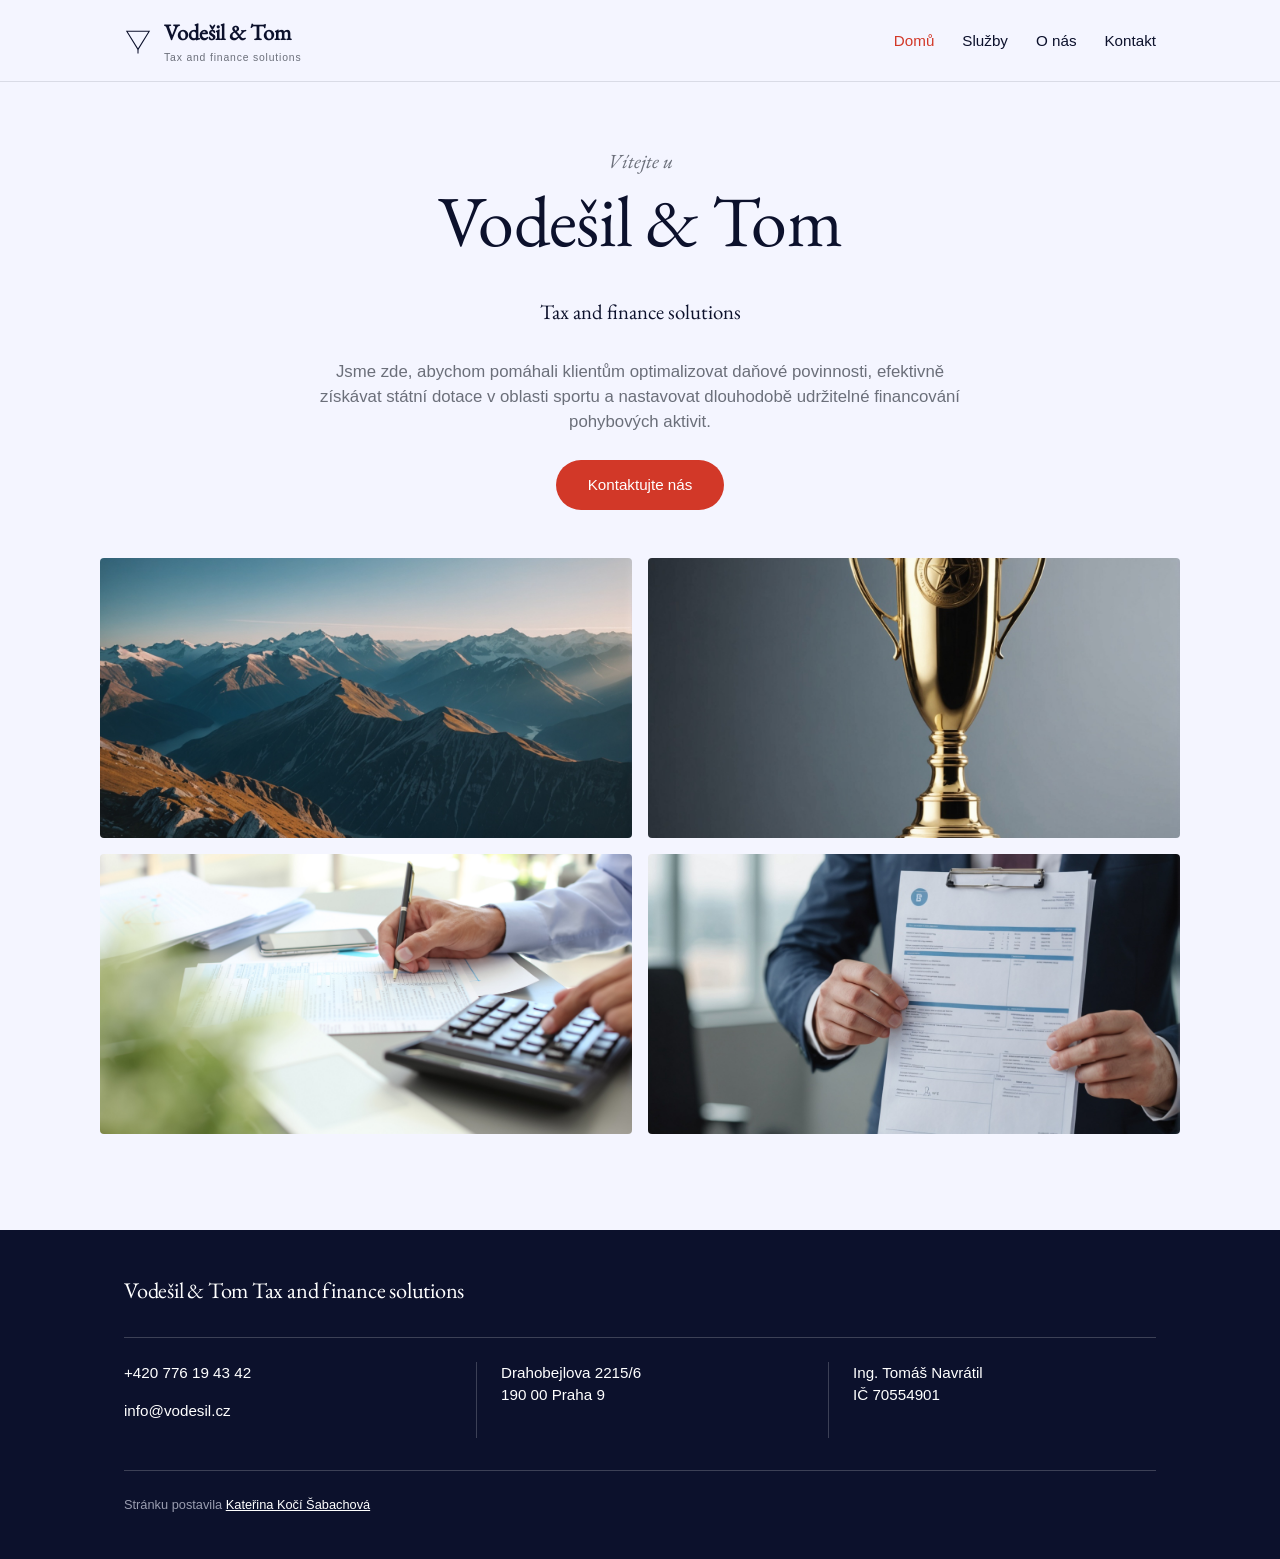
==== index.html @ 60f172e9 "Příprava migrace vodesil.cz z Wixu: scaffold, obsah a vizuál Obsah a fotky stažené z živého webu (as" ====
<!doctype html>
<html lang="cs">
<head>
  <meta charset="utf-8">
  <meta name="viewport" content="width=device-width, initial-scale=1">
  <title>Vodešil & Tom — daňové poradenství a financování sportu</title>
  <meta name="description" content="Daňové poradenství, dotace a financování sportu. Vodešil & Tom Tax and Finance Solutions.">
  <link rel="icon" href="assets/img/favicon.png">
  <link rel="stylesheet" href="css/style.css">
</head>
<body>
  <header>
    <div class="header-inner">
      <a href="index.html" class="brand">
        <svg viewBox="0 0 40 40" fill="none" xmlns="http://www.w3.org/2000/svg" aria-hidden="true">
          <path d="M4 6H36L20 32L4 6Z" stroke="currentColor" stroke-width="1.5"/>
          <line x1="20" y1="32" x2="20" y2="38" stroke="currentColor" stroke-width="1.5"/>
        </svg>
        <span class="brand-text">
          <strong>Vodešil &amp; Tom</strong>
          <span>Tax and finance solutions</span>
        </span>
      </a>
      <button class="nav-toggle" aria-label="Menu" aria-expanded="false">&#9776;</button>
      <nav>
        <ul>
          <li><a href="index.html" aria-current="page">Domů</a></li>
          <li><a href="sluzby.html">Služby</a></li>
          <li><a href="o-nas.html">O nás</a></li>
          <li><a href="kontakt.html">Kontakt</a></li>
        </ul>
      </nav>
    </div>
  </header>

  <main>
    <section class="hero wrap">
      <p class="eyebrow">Vítejte u</p>
      <h1>Vodešil &amp; Tom</h1>
      <p class="lead" style="font-family:var(--serif); font-size:1.3rem; color:var(--ink);">Tax and finance solutions</p>
      <p class="lead">Jsme zde, abychom pomáhali klientům optimalizovat daňové povinnosti, efektivně získávat státní dotace v oblasti sportu a nastavovat dlouhodobě udržitelné financování pohybových aktivit.</p>
      <a href="kontakt.html" class="btn">Kontaktujte nás</a>

      <div class="image-row">
        <img src="assets/img/hory.jpeg" alt="">
        <img src="assets/img/trofej.jpeg" alt="">
        <img src="assets/img/danove-formulare.jpg" alt="">
        <img src="assets/img/poradce-s-dokumenty.jpeg" alt="">
      </div>
    </section>
  </main>

  <footer>
    <div class="wrap">
      <h2>Vodešil &amp; Tom Tax and finance solutions</h2>
      <div class="footer-cols">
        <div>
          <p><a href="tel:+420776194342">+420 776 19 43 42</a></p>
          <p><a href="mailto:info@vodesil.cz">info@vodesil.cz</a></p>
        </div>
        <div>
          <p>Drahobejlova 2215/6<br>190 00 Praha 9</p>
        </div>
        <div>
          <p>Ing. Tomáš Navrátil<br>IČ 70554901</p>
        </div>
      </div>
      <p class="credit">Stránku postavila <a href="https://www.linkedin.com/in/sabachova">Kateřina Kočí Šabachová</a></p>
    </div>
  </footer>

  <script src="js/main.js"></script>
</body>
</html>
---- css/style.css ----
/* --- fonty (self-hosted, EB Garamond, OFL licence) --- */
@font-face {
  font-family: 'EB Garamond';
  font-style: normal;
  font-weight: 400;
  font-display: swap;
  src: url('../assets/fonts/eb-garamond-latin-400-normal.woff2') format('woff2');
  unicode-range: U+0000-00FF, U+2000-206F, U+2122;
}
@font-face {
  font-family: 'EB Garamond';
  font-style: normal;
  font-weight: 400;
  font-display: swap;
  src: url('../assets/fonts/eb-garamond-latin-ext-400-normal.woff2') format('woff2');
  unicode-range: U+0100-024F, U+1E00-1EFF;
}
@font-face {
  font-family: 'EB Garamond';
  font-style: italic;
  font-weight: 400;
  font-display: swap;
  src: url('../assets/fonts/eb-garamond-latin-400-italic.woff2') format('woff2');
  unicode-range: U+0000-00FF, U+2000-206F, U+2122;
}
@font-face {
  font-family: 'EB Garamond';
  font-style: italic;
  font-weight: 400;
  font-display: swap;
  src: url('../assets/fonts/eb-garamond-latin-ext-400-italic.woff2') format('woff2');
  unicode-range: U+0100-024F, U+1E00-1EFF;
}

/* --- barvy z původního webu --- */
:root {
  --bg: #f4f5ff;
  --ink: #0c112c;
  --navy: #0c112c;
  --accent: #d23828;
  --accent-dark: #9f2b1e;
  --muted: #6b6f7a;
  --line: #d9dbe6;
  --line-dark: rgba(255, 255, 255, 0.2);
  --serif: 'EB Garamond', Georgia, serif;
  --sans: -apple-system, BlinkMacSystemFont, 'Helvetica Neue', Arial, sans-serif;
  --maxw: 1080px;
}

*,
*::before,
*::after {
  box-sizing: border-box;
}

html {
  -webkit-text-size-adjust: 100%;
}

body {
  margin: 0;
  background: var(--bg);
  color: var(--ink);
  font-family: var(--sans);
  line-height: 1.5;
}

img {
  max-width: 100%;
  height: auto;
  display: block;
}

a {
  color: inherit;
}

h1, h2, h3 {
  font-family: var(--serif);
  font-weight: 400;
  line-height: 1.1;
  margin: 0 0 0.5em;
  letter-spacing: -0.01em;
}

h1 { font-size: clamp(2.5rem, 6vw, 4.5rem); }
h2 { font-size: clamp(1.75rem, 4vw, 2.5rem); }
h3 { font-size: clamp(1.25rem, 3vw, 1.5rem); }

p {
  margin: 0 0 1em;
}

.wrap {
  max-width: var(--maxw);
  margin: 0 auto;
  padding: 0 24px;
}

/* --- header --- */
header {
  background: var(--bg);
  position: sticky;
  top: 0;
  z-index: 10;
  border-bottom: 1px solid var(--line);
}

.header-inner {
  max-width: var(--maxw);
  margin: 0 auto;
  padding: 16px 24px;
  display: flex;
  align-items: center;
  justify-content: space-between;
  gap: 24px;
}

.brand {
  display: flex;
  align-items: center;
  gap: 12px;
  text-decoration: none;
  color: var(--ink);
}

.brand svg {
  width: 28px;
  height: 28px;
  flex-shrink: 0;
}

.brand-text strong {
  display: block;
  font-family: var(--serif);
  font-size: 1.4rem;
}

.brand-text span {
  display: block;
  font-size: 0.65rem;
  letter-spacing: 0.08em;
  color: var(--muted);
}

.nav-toggle {
  display: none;
  background: none;
  border: none;
  font-size: 1.5rem;
  cursor: pointer;
  color: var(--ink);
  padding: 4px 8px;
}

nav ul {
  list-style: none;
  display: flex;
  gap: 28px;
  margin: 0;
  padding: 0;
}

nav a {
  text-decoration: none;
  font-size: 0.95rem;
}

nav a[aria-current="page"] {
  color: var(--accent);
}

/* --- hero --- */
.hero {
  padding: 64px 0 48px;
  text-align: center;
}

.hero p.lead {
  max-width: 640px;
  margin: 0 auto 1.5em;
  color: var(--muted);
  font-size: 1.05rem;
}

.hero .eyebrow {
  font-family: var(--serif);
  font-style: italic;
  font-size: 1.25rem;
  color: var(--muted);
  margin-bottom: 0.25em;
}

.btn {
  display: inline-block;
  background: var(--accent);
  color: #fff;
  text-decoration: none;
  padding: 14px 32px;
  border-radius: 999px;
  font-size: 0.95rem;
  transition: background-color 0.2s ease;
}

.btn:hover {
  background: var(--accent-dark);
}

/* --- image grid --- */
.image-row {
  display: grid;
  grid-template-columns: repeat(2, 1fr);
  gap: 16px;
  margin: 48px 0;
}

.image-row img {
  width: 100%;
  height: 280px;
  object-fit: cover;
  border-radius: 4px;
}

/* --- obecné sekce --- */
section {
  padding: 48px 0;
}

section + section {
  border-top: 1px solid var(--line);
}

/* --- služby --- */
.service {
  display: grid;
  grid-template-columns: 1fr 1fr;
  gap: 40px;
  align-items: center;
  padding: 48px 0;
}

.service:nth-child(even) .service-media {
  order: 2;
}

.service-media img {
  width: 100%;
  height: 320px;
  object-fit: cover;
  border-radius: 4px;
}

.service .price {
  margin-top: 1.5em;
  padding-top: 1em;
  border-top: 1px solid var(--line);
}

.service .price strong {
  display: block;
  font-family: var(--serif);
  font-size: 1.5rem;
}

.sectors {
  padding: 16px 0 0;
}

.sectors ul {
  padding-left: 1.2em;
}

.sectors li {
  margin-bottom: 0.5em;
}

/* --- o nás --- */
.bio {
  display: grid;
  grid-template-columns: 1fr 1fr;
  gap: 0;
  margin-bottom: 1px;
}

.bio img {
  width: 100%;
  height: 480px;
  object-fit: cover;
}

.bio-text {
  display: flex;
  flex-direction: column;
  justify-content: center;
  padding: 48px;
  text-align: center;
}

.bio-text .role {
  font-family: var(--serif);
  font-style: italic;
  color: var(--muted);
  margin-top: -0.5em;
  margin-bottom: 1em;
}

.bio-text .contact-line {
  margin-top: 1em;
  color: var(--muted);
  font-size: 0.95rem;
}

.bio:nth-child(even) img {
  order: 2;
}

/* --- kontakt --- */
.contact-form {
  max-width: 560px;
  display: grid;
  gap: 16px;
}

.contact-form label {
  display: grid;
  gap: 6px;
  font-size: 0.9rem;
  color: var(--muted);
}

.contact-form input,
.contact-form textarea {
  font: inherit;
  padding: 12px 14px;
  border: 1px solid var(--line);
  border-radius: 4px;
  background: #fff;
  color: var(--ink);
}

.contact-form textarea {
  min-height: 140px;
  resize: vertical;
}

.contact-form button {
  justify-self: start;
  border: none;
  font: inherit;
  cursor: pointer;
}

.contact-info {
  margin-bottom: 32px;
  color: var(--muted);
}

/* --- patička --- */
footer {
  background: var(--navy);
  color: #fff;
}

footer .wrap {
  padding: 48px 24px 32px;
}

footer h2 {
  font-size: 1.4rem;
  margin-bottom: 1.5em;
}

.footer-cols {
  display: grid;
  grid-template-columns: repeat(3, 1fr);
  gap: 24px;
  padding-top: 24px;
  border-top: 1px solid var(--line-dark);
  font-size: 0.95rem;
}

.footer-cols a {
  text-decoration: none;
}

.footer-cols div + div {
  border-left: 1px solid var(--line-dark);
  padding-left: 24px;
}

.credit {
  margin-top: 32px;
  padding-top: 24px;
  border-top: 1px solid var(--line-dark);
  font-size: 0.8rem;
  color: #9a9db0;
}

.credit a {
  color: #fff;
}

/* --- mobil --- */
@media (max-width: 760px) {
  .nav-toggle {
    display: block;
  }

  nav {
    display: none;
    width: 100%;
  }

  nav.open {
    display: block;
  }

  .header-inner {
    flex-wrap: wrap;
  }

  nav ul {
    flex-direction: column;
    gap: 0;
    padding: 16px 0 8px;
  }

  nav a {
    display: block;
    padding: 10px 0;
    border-top: 1px solid var(--line);
  }

  .image-row {
    grid-template-columns: 1fr;
  }

  .service,
  .bio {
    grid-template-columns: 1fr;
  }

  .service:nth-child(even) .service-media,
  .bio:nth-child(even) img {
    order: 0;
  }

  .bio img {
    height: 320px;
  }

  .bio-text {
    padding: 32px 24px;
  }

  .footer-cols {
    grid-template-columns: 1fr;
    gap: 20px;
  }

  .footer-cols div + div {
    border-left: none;
    padding-left: 0;
    border-top: 1px solid var(--line-dark);
    padding-top: 20px;
  }
}
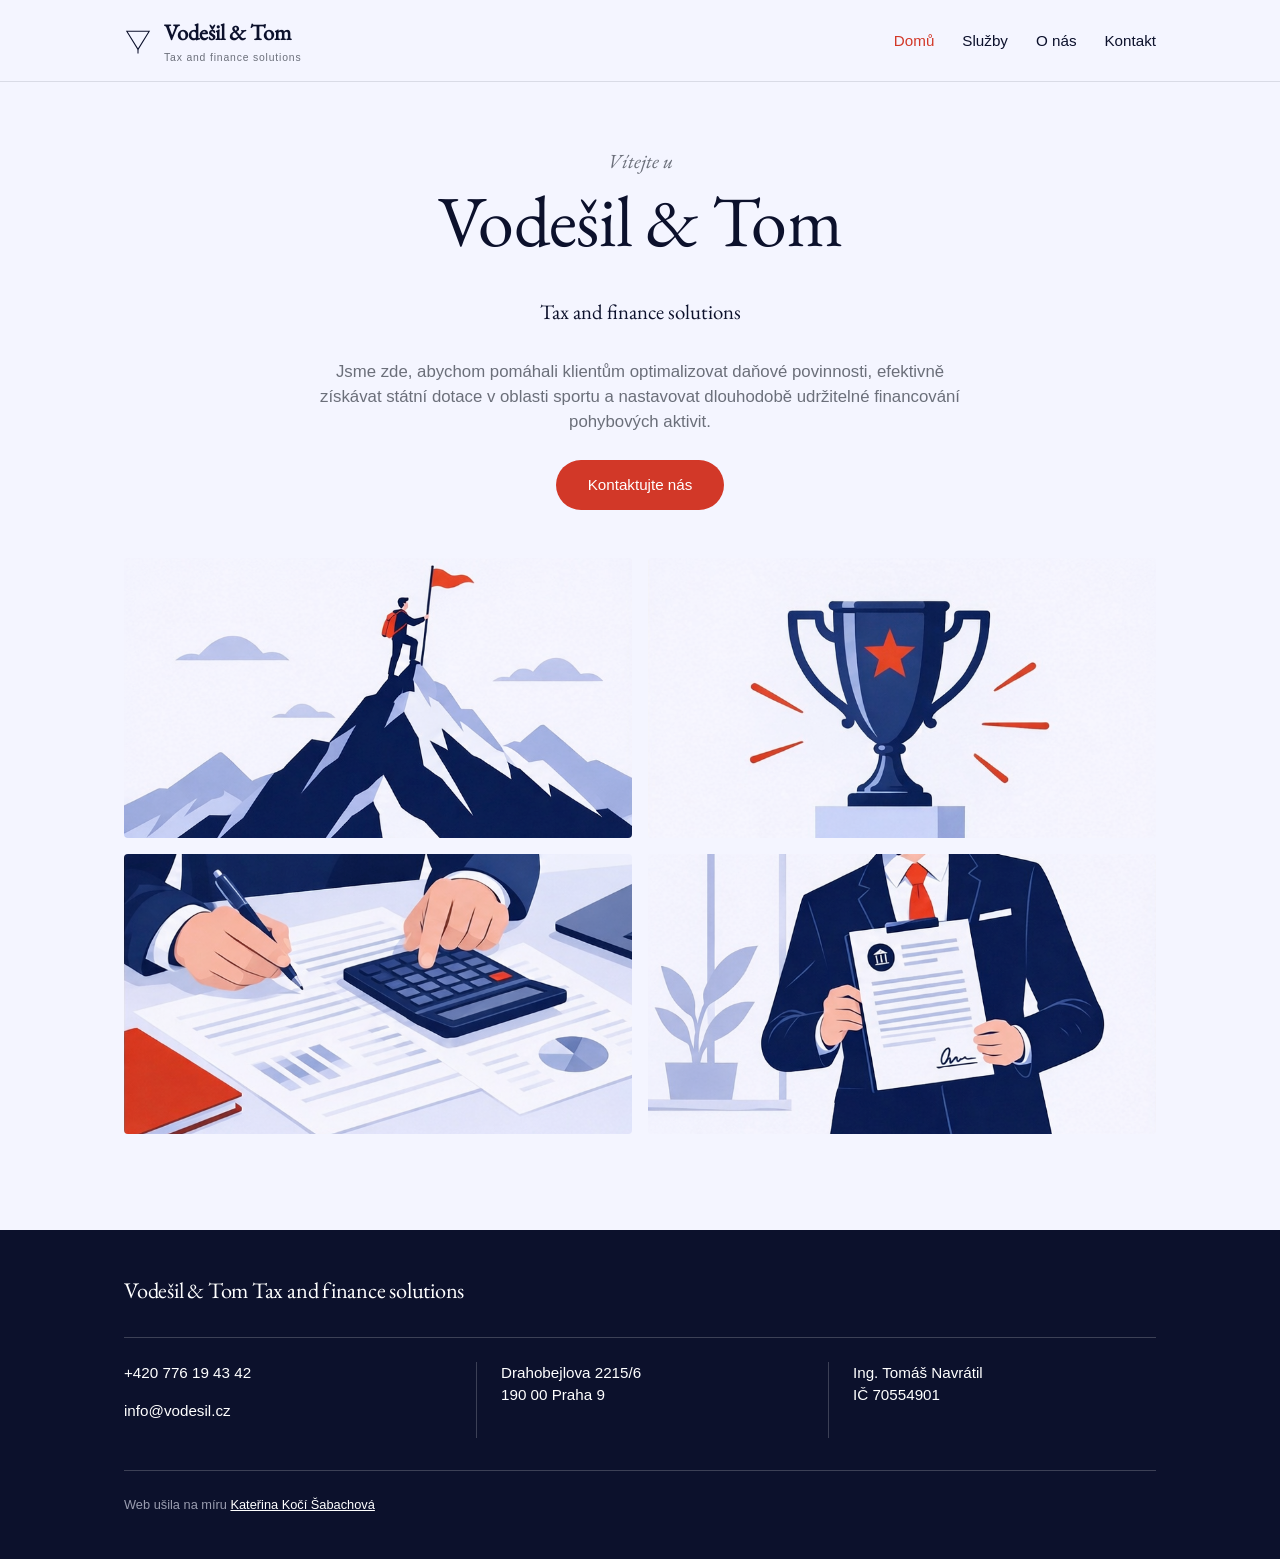
==== commit 0fa71217: "Fotky nahrazeny ilustracemi, favicon přebarven do brand palety Autorský credit v patičce teď vede na" ====
--- a/index.html
+++ b/index.html
@@ -42,10 +42,10 @@
       <a href="kontakt.html" class="btn">Kontaktujte nás</a>
 
       <div class="image-row">
-        <img src="assets/img/hory.jpeg" alt="">
-        <img src="assets/img/trofej.jpeg" alt="">
-        <img src="assets/img/danove-formulare.jpg" alt="">
-        <img src="assets/img/poradce-s-dokumenty.jpeg" alt="">
+        <img src="assets/img/hora.png" alt="">
+        <img src="assets/img/pohar.png" alt="">
+        <img src="assets/img/danove-formulare.png" alt="">
+        <img src="assets/img/poradce-s-dokumenty.png" alt="">
       </div>
     </section>
   </main>
@@ -65,7 +65,7 @@
           <p>Ing. Tomáš Navrátil<br>IČ 70554901</p>
         </div>
       </div>
-      <p class="credit">Stránku postavila <a href="https://www.linkedin.com/in/sabachova">Kateřina Kočí Šabachová</a></p>
+      <p class="credit">Web ušila na míru <a href="https://sabachova.cz">Kateřina Kočí Šabachová</a></p>
     </div>
   </footer>
 
--- a/css/style.css
+++ b/css/style.css
@@ -94,7 +94,8 @@
 .wrap {
   max-width: var(--maxw);
   margin: 0 auto;
-  padding: 0 24px;
+  padding-left: 24px;
+  padding-right: 24px;
 }
 
 /* --- header --- */
@@ -172,7 +173,8 @@
 
 /* --- hero --- */
 .hero {
-  padding: 64px 0 48px;
+  padding-top: 64px;
+  padding-bottom: 48px;
   text-align: center;
 }
 
@@ -263,7 +265,7 @@
 }
 
 .sectors {
-  padding: 16px 0 0;
+  padding-top: 16px;
 }
 
 .sectors ul {
@@ -316,8 +318,14 @@
 
 /* --- kontakt --- */
 .contact-form {
-  max-width: 560px;
-  display: grid;
+  max-width: 680px;
+  display: grid;
+  gap: 16px;
+}
+
+.form-grid {
+  display: grid;
+  grid-template-columns: 1fr 1fr;
   gap: 16px;
 }
 
@@ -406,6 +414,10 @@
     display: block;
   }
 
+  .form-grid {
+    grid-template-columns: 1fr;
+  }
+
   nav {
     display: none;
     width: 100%;
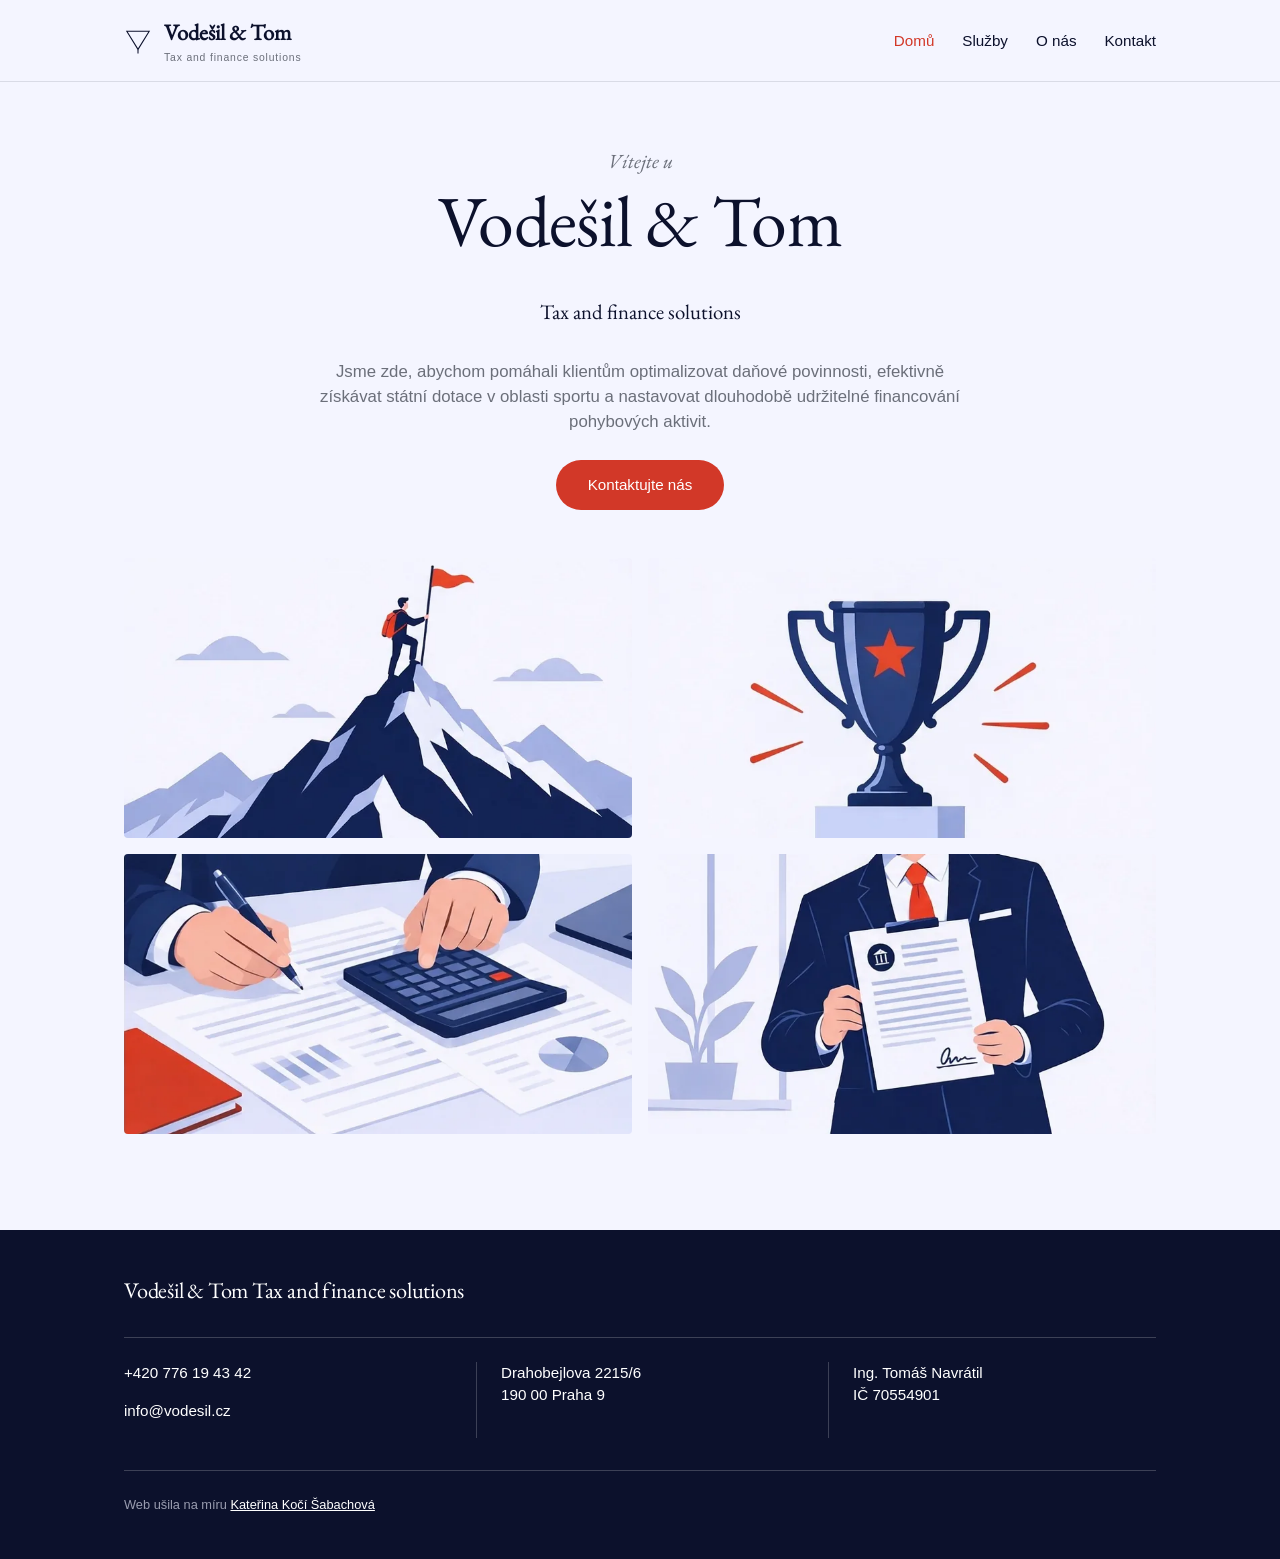
==== commit 9cc11b83: "Ilustrace převedeny z PNG na WebP, LCP a lazy loading hintů pro obrázky Web-perf audit našel ~6.3MB " ====
--- a/index.html
+++ b/index.html
@@ -42,10 +42,10 @@
       <a href="kontakt.html" class="btn">Kontaktujte nás</a>
 
       <div class="image-row">
-        <img src="assets/img/hora.png" alt="">
-        <img src="assets/img/pohar.png" alt="">
-        <img src="assets/img/danove-formulare.png" alt="">
-        <img src="assets/img/poradce-s-dokumenty.png" alt="">
+        <img src="assets/img/hora.webp" alt="" fetchpriority="high">
+        <img src="assets/img/pohar.webp" alt="" loading="lazy">
+        <img src="assets/img/danove-formulare.webp" alt="" loading="lazy">
+        <img src="assets/img/poradce-s-dokumenty.webp" alt="" loading="lazy">
       </div>
     </section>
   </main>
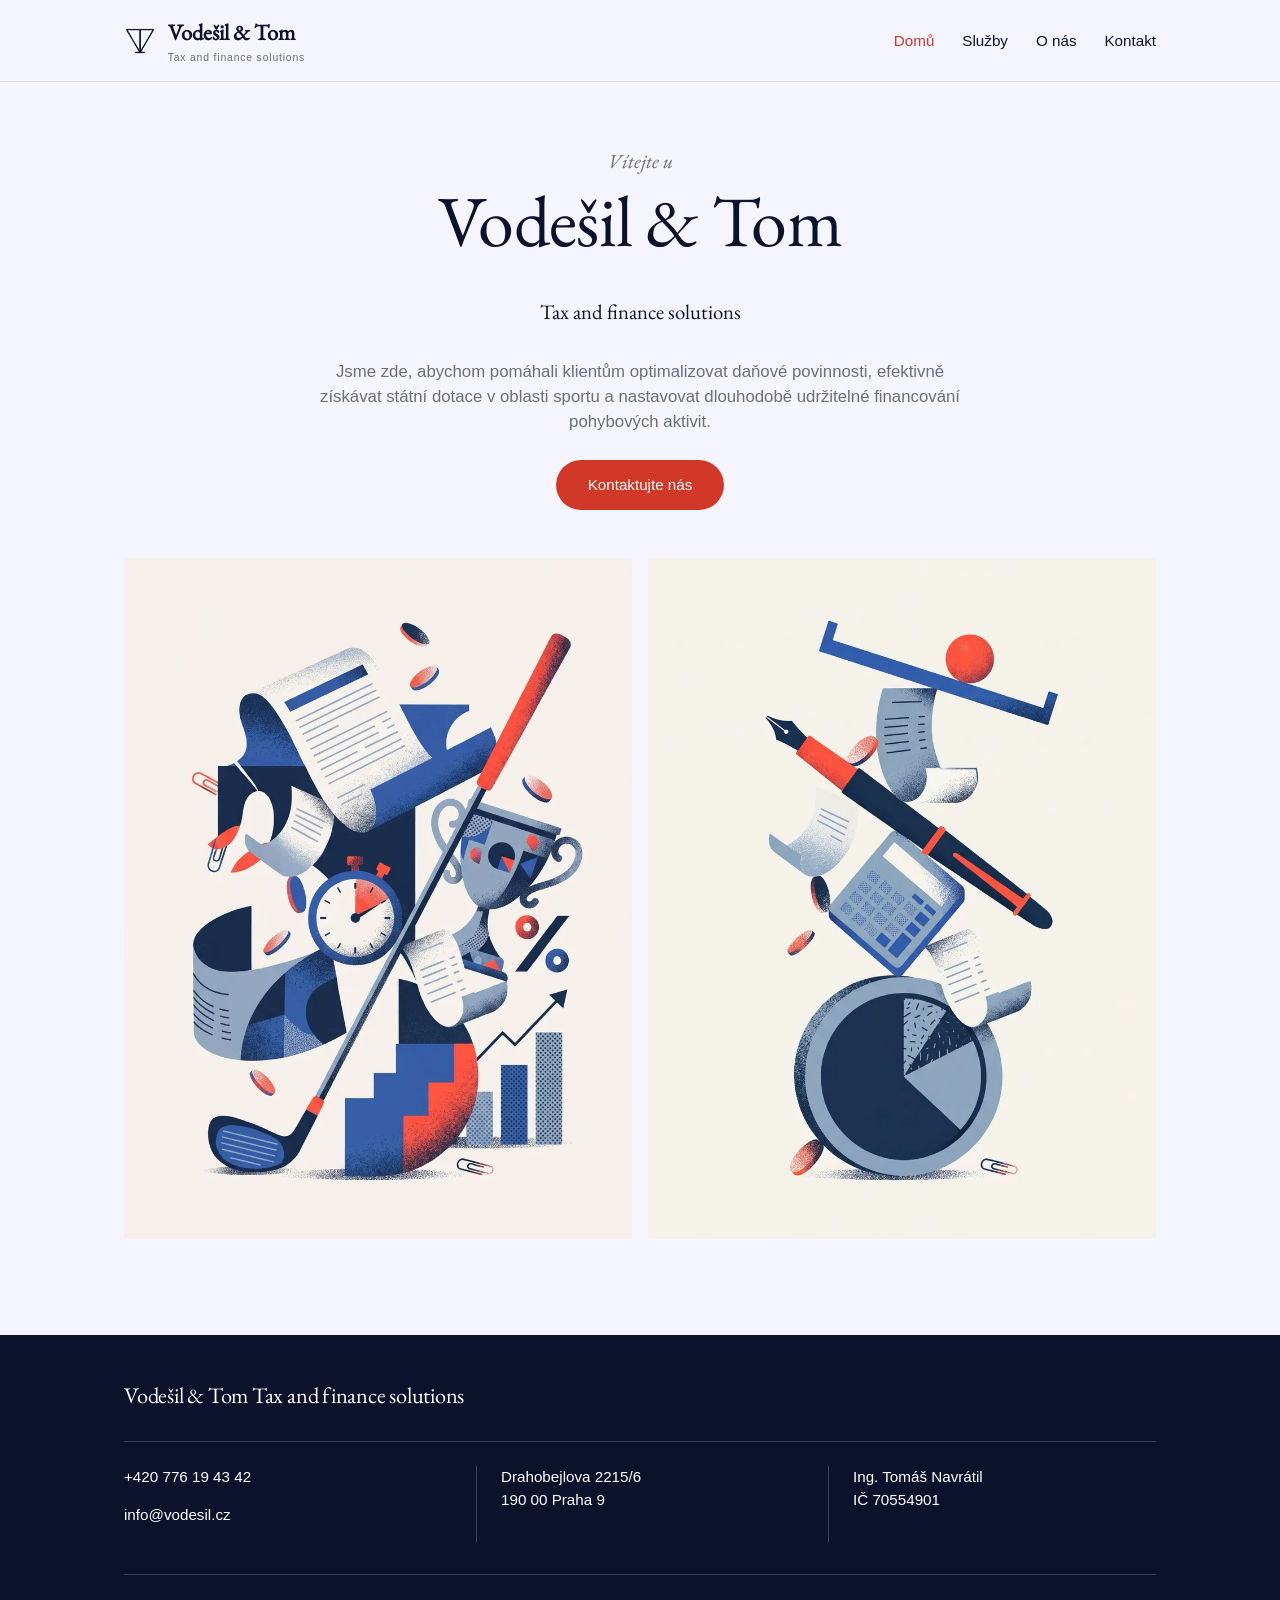
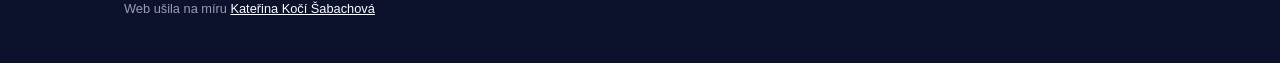
==== commit 0be50254: "Nové logo v hlavičce a přegenerovaný favicon, homepage ilustrace zúženy na dvě Inline SVG logo nahra" ====
--- a/index.html
+++ b/index.html
@@ -5,17 +5,53 @@
   <meta name="viewport" content="width=device-width, initial-scale=1">
   <title>Vodešil & Tom — daňové poradenství a financování sportu</title>
   <meta name="description" content="Daňové poradenství, dotace a financování sportu. Vodešil & Tom Tax and Finance Solutions.">
+  <link rel="canonical" href="https://vodesil.cz/">
   <link rel="icon" href="assets/img/favicon.png">
+  <link rel="apple-touch-icon" href="assets/img/apple-touch-icon.png">
+  <link rel="manifest" href="site.webmanifest">
   <link rel="stylesheet" href="css/style.css">
+
+  <meta property="og:type" content="website">
+  <meta property="og:locale" content="cs_CZ">
+  <meta property="og:site_name" content="Vodešil & Tom">
+  <meta property="og:url" content="https://vodesil.cz/">
+  <meta property="og:title" content="Vodešil & Tom — daňové poradenství a financování sportu">
+  <meta property="og:description" content="Daňové poradenství, dotace a financování sportu. Vodešil & Tom Tax and Finance Solutions.">
+  <meta property="og:image" content="https://vodesil.cz/assets/img/hora.webp">
+  <meta name="twitter:card" content="summary_large_image">
+  <meta name="twitter:title" content="Vodešil & Tom — daňové poradenství a financování sportu">
+  <meta name="twitter:description" content="Daňové poradenství, dotace a financování sportu. Vodešil & Tom Tax and Finance Solutions.">
+  <meta name="twitter:image" content="https://vodesil.cz/assets/img/hora.webp">
+
+  <script type="application/ld+json">
+  {
+    "@context": "https://schema.org",
+    "@type": "ProfessionalService",
+    "name": "Vodešil & Tom Tax and Finance Solutions",
+    "image": "https://vodesil.cz/assets/img/hora.webp",
+    "url": "https://vodesil.cz/",
+    "telephone": "+420776194342",
+    "email": "info@vodesil.cz",
+    "address": {
+      "@type": "PostalAddress",
+      "streetAddress": "Drahobejlova 2215/6",
+      "postalCode": "190 00",
+      "addressLocality": "Praha 9",
+      "addressCountry": "CZ"
+    },
+    "founder": {
+      "@type": "Person",
+      "name": "Tomáš Navrátil"
+    },
+    "areaServed": "CZ"
+  }
+  </script>
 </head>
 <body>
   <header>
     <div class="header-inner">
       <a href="index.html" class="brand">
-        <svg viewBox="0 0 40 40" fill="none" xmlns="http://www.w3.org/2000/svg" aria-hidden="true">
-          <path d="M4 6H36L20 32L4 6Z" stroke="currentColor" stroke-width="1.5"/>
-          <line x1="20" y1="32" x2="20" y2="38" stroke="currentColor" stroke-width="1.5"/>
-        </svg>
+        <img src="assets/img/logo.webp" alt="" width="32" height="28">
         <span class="brand-text">
           <strong>Vodešil &amp; Tom</strong>
           <span>Tax and finance solutions</span>
@@ -42,10 +78,8 @@
       <a href="kontakt.html" class="btn">Kontaktujte nás</a>
 
       <div class="image-row">
-        <img src="assets/img/hora.webp" alt="" fetchpriority="high">
-        <img src="assets/img/pohar.webp" alt="" loading="lazy">
-        <img src="assets/img/danove-formulare.webp" alt="" loading="lazy">
-        <img src="assets/img/poradce-s-dokumenty.webp" alt="" loading="lazy">
+        <img src="assets/img/golf-trofej.webp" alt="" fetchpriority="high">
+        <img src="assets/img/kalkulacka-pero.webp" alt="" loading="lazy">
       </div>
     </section>
   </main>
--- a/css/style.css
+++ b/css/style.css
@@ -125,9 +125,9 @@
   color: var(--ink);
 }
 
-.brand svg {
-  width: 28px;
+.brand img {
   height: 28px;
+  width: auto;
   flex-shrink: 0;
 }
 
@@ -218,7 +218,7 @@
 
 .image-row img {
   width: 100%;
-  height: 280px;
+  aspect-ratio: 1493 / 2000;
   object-fit: cover;
   border-radius: 4px;
 }
@@ -310,6 +310,28 @@
   margin-top: 1em;
   color: var(--muted);
   font-size: 0.95rem;
+}
+
+.bio-text .social-links {
+  display: flex;
+  justify-content: center;
+  gap: 16px;
+  margin-top: 0.75em;
+}
+
+.bio-text .social-links a {
+  color: var(--muted);
+  display: inline-flex;
+  transition: color 0.15s;
+}
+
+.bio-text .social-links a:hover {
+  color: var(--accent);
+}
+
+.bio-text .social-links svg {
+  width: 20px;
+  height: 20px;
 }
 
 .bio:nth-child(even) img {
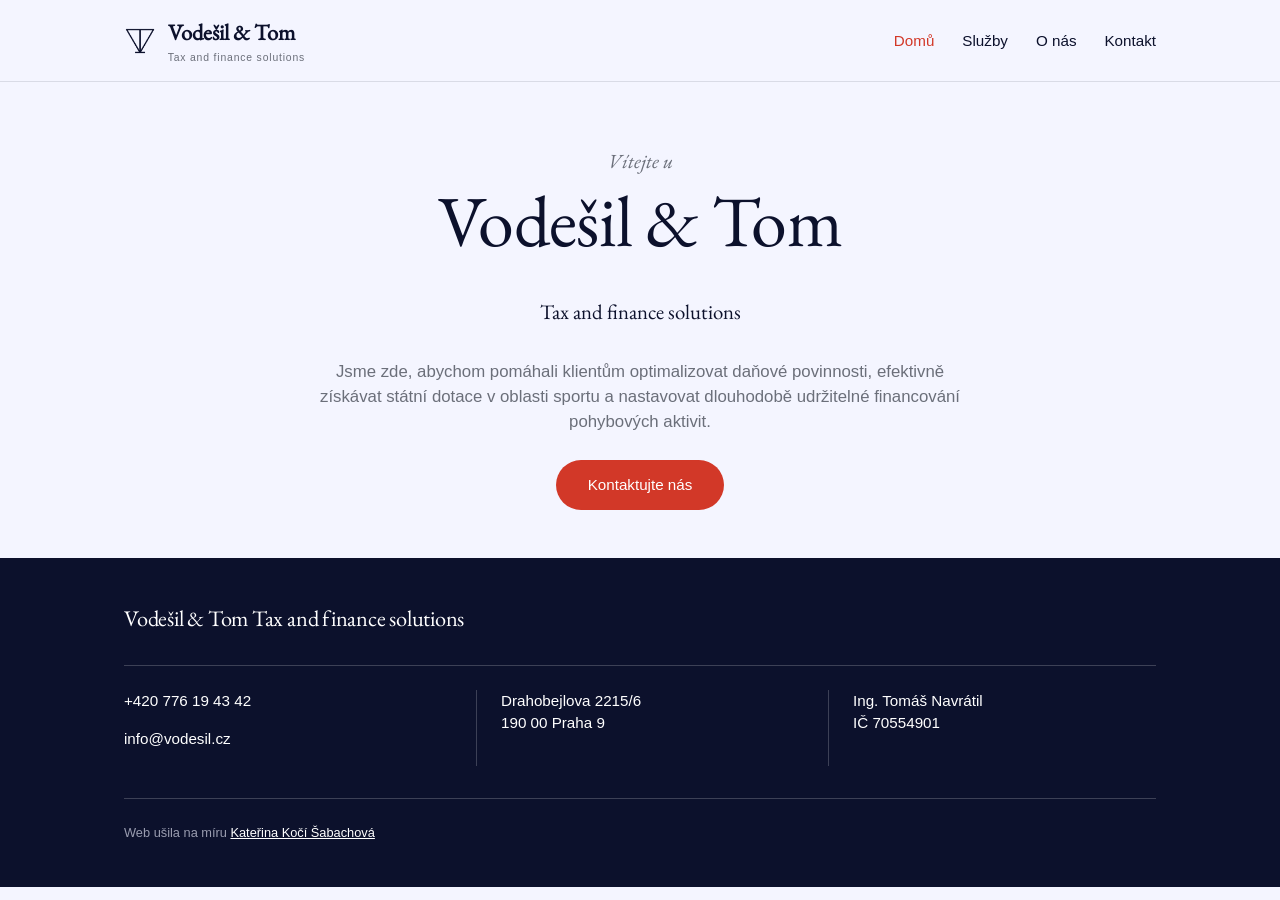
==== commit 7ca73245: "Dočasně odstraněny ilustrace z hero sekce hlavní stránky" ====
--- a/index.html
+++ b/index.html
@@ -74,13 +74,8 @@
       <p class="eyebrow">Vítejte u</p>
       <h1>Vodešil &amp; Tom</h1>
       <p class="lead" style="font-family:var(--serif); font-size:1.3rem; color:var(--ink);">Tax and finance solutions</p>
-      <p class="lead">Jsme zde, abychom pomáhali klientům optimalizovat daňové povinnosti, efektivně získávat státní dotace v oblasti sportu a nastavovat dlouhodobě udržitelné financování pohybových aktivit.</p>
+      <p class="lead" data-cms="hero-lead">Jsme zde, abychom pomáhali klientům optimalizovat daňové povinnosti, efektivně získávat státní dotace v oblasti sportu a nastavovat dlouhodobě udržitelné financování pohybových aktivit.</p>
       <a href="kontakt.html" class="btn">Kontaktujte nás</a>
-
-      <div class="image-row">
-        <img src="assets/img/golf-trofej.webp" alt="" fetchpriority="high">
-        <img src="assets/img/kalkulacka-pero.webp" alt="" loading="lazy">
-      </div>
     </section>
   </main>
 
@@ -89,8 +84,8 @@
       <h2>Vodešil &amp; Tom Tax and finance solutions</h2>
       <div class="footer-cols">
         <div>
-          <p><a href="tel:+420776194342">+420 776 19 43 42</a></p>
-          <p><a href="mailto:info@vodesil.cz">info@vodesil.cz</a></p>
+          <p><a href="tel:+420776194342" data-cms="telefon">+420 776 19 43 42</a></p>
+          <p><a href="mailto:info@vodesil.cz" data-cms="email">info@vodesil.cz</a></p>
         </div>
         <div>
           <p>Drahobejlova 2215/6<br>190 00 Praha 9</p>
@@ -104,5 +99,6 @@
   </footer>
 
   <script src="js/main.js"></script>
+  <script src="js/cms.js" defer></script>
 </body>
 </html>
